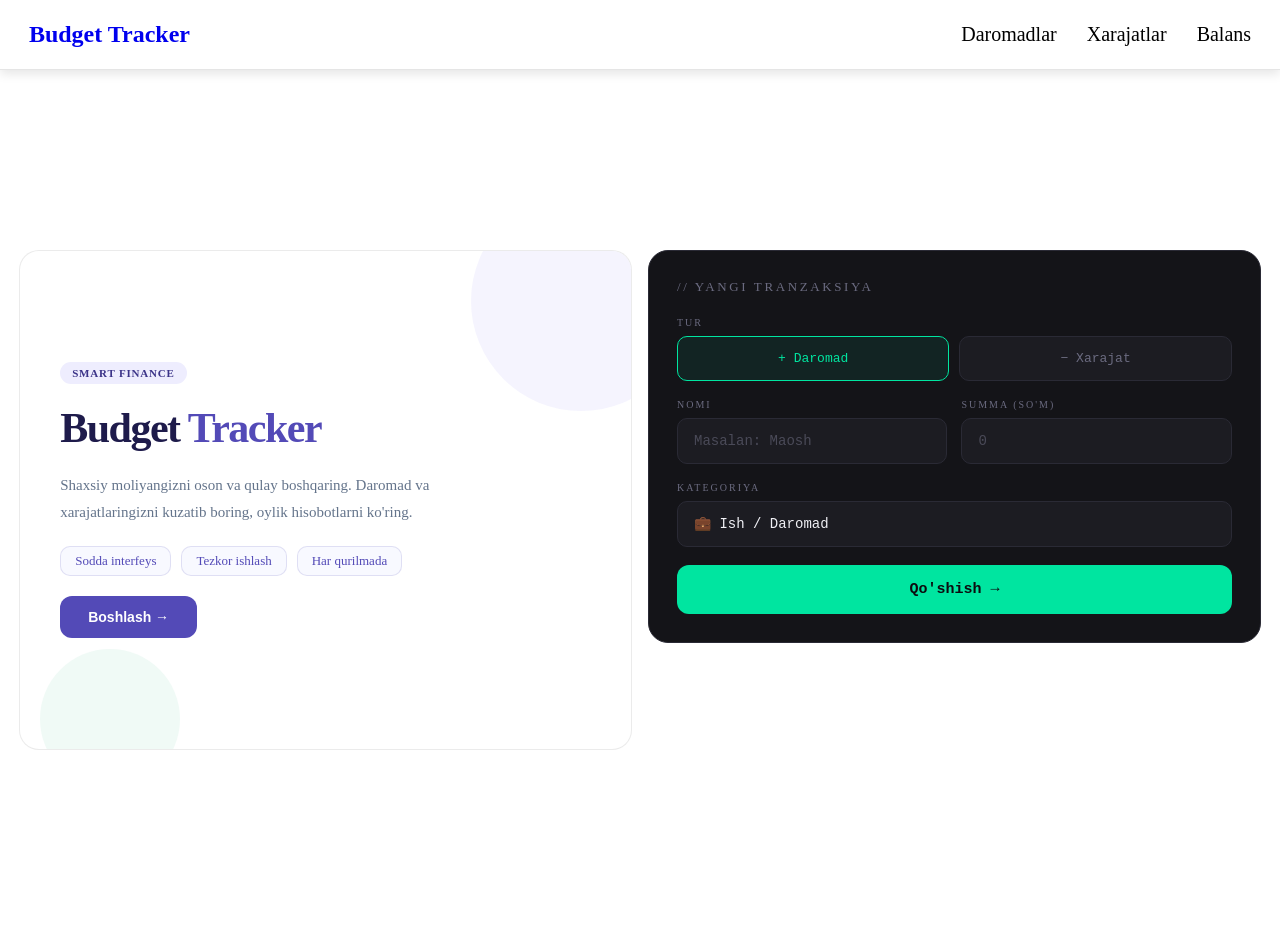
==== index.html @ 2587c2ed "index.html rootga olindi va linklar to'g'rilandi" ====
<!DOCTYPE html>
<html lang="en">

<head>
    <meta charset="UTF-8">
    <meta name="viewport" content="width=device-width, initial-scale=1.0">
    <link rel="stylesheet" href="../style/index.css">
    <link rel="stylesheet" href="https://cdnjs.cloudflare.com/ajax/libs/animate.css/4.1.1/animate.min.css"
        referrerpolicy="no-referrer" />
    <title>Budget tracker </title>
</head>

<body>
    <div class="container">
        <header class="main-header">
            <nav>
                <div class="main-head">
                    <a href="./index.html">
                        <h1> Budget Tracker </h1>
                    </a>
                </div>
                <ul class="main-list">
                    <li><a href="./html/Daromad.html">daromadlar</a></li>
                    <li><a href="./html/Xrajatlar.html">xarajatlar</a></li>
                    <li><a href="./html/Balans.html">balans</a></li>
                </ul>
            </nav>
        </header>
        <main class="main-container">
            <div class="main-section">

                <section class="main-section-about">
                    <span class="badge">Smart Finance</span>
                    <h1>Budget <span>Tracker</span></h1>
                    <p>Shaxsiy moliyangizni oson va qulay boshqaring.
                        Daromad va xarajatlaringizni kuzatib boring,
                        oylik hisobotlarni ko'ring.</p>
                    <div class="about-features">
                        <div class="feat-pill">Sodda interfeys</div>
                        <div class="feat-pill">Tezkor ishlash</div>
                        <div class="feat-pill">Har qurilmada</div>
                    </div>
                    <button class="about-cta">Boshlash →</button>
                </section>



                <section class="main-setion-malumotlar">
                    <div class="form-card">
                        <div class="form-title">// Yangi Tranzaksiya</div>

                        <div class="form-group">
                            <label>Tur</label>
                            <div class="type-toggle">
                                <button class="type-btn active-income" id="btn-income">+ Daromad</button>
                                <button class="type-btn" id="btn-expense">− Xarajat</button>
                            </div>
                        </div>

                        <div class="form-row">
                            <div>
                                <label>Nomi</label>
                                <input type="text" placeholder="Masalan: Maosh" />
                            </div>
                            <div>
                                <label>Summa (so'm)</label>
                                <input type="number" placeholder="0" />
                            </div>
                        </div>

                        <div class="form-group">
                            <label>Kategoriya</label>
                            <select>
                                <option>💼 Ish / Daromad</option>
                                <option>🍔 Oziq-ovqat</option>
                                <option>🚗 Transport</option>
                                <option>📚 Ta'lim</option>
                                <option>🎮 Ko'ngilochar</option>
                                <option>🏥 Sog'liq</option>
                                <option>⚽ Sport</option>
                                <option>🥼 kiyim </option>
                            </select>
                        </div>
                        <button class="add-btn">Qo'shish →</button>
                </section>

            </div>
    </div>




    </main>

    <footer></footer>
    </div>



    <script src="../js/index.js"></script>
</body>

</html>
---- style/index.css ----
/* ─── Reset ─── */
* {
    margin: 0;
    padding: 0;
    box-sizing: border-box;
}

/* ─── Page wrapper ─── */
.container {
    width: 100%;
    height: 100dvh;
}

/* ─── Fixed header ─── */
.main-header {
    position: fixed;
    top: 0;
    left: 0;
    width: 100%;
    height: 70px;
    background-color: rgba(255, 255, 255, 0.6);
    /* shaffof bo'lishi shart! */
    backdrop-filter: blur(4px);
    -webkit-backdrop-filter: blur(3px);
    /* Safari uchun */
    z-index: 100;
    border-bottom: 1px solid rgba(0, 0, 0, 0.1);
    padding: 0 10px;
    box-shadow: 0 4px 10px rgba(0, 0, 0, 0.1);
}

/* ─── Nav: logo | links | btn ─── */
.main-header nav {
    width: 97%;
    margin: 0 auto;
    height: 100%;
    display: flex;
    align-items: center;
    justify-content: space-between;
}

/* ─── Logo ─── */
.main-head {
    display: flex;
    align-items: center;
    gap: 8px;
    cursor: pointer;

    a {
        text-decoration: none;
    }
}

/* ─── Nav links ─── */
.main-list {
    display: flex;
    align-items: center;
    column-gap: 30px;
    list-style: none;
}

.main-list a {
    text-decoration: none;
    color: black;
    font-size: 20px;
    text-transform: capitalize;
    transition: opacity 0.2s;
}

.main-list a:hover {
    opacity: 0.6;
}

/* ─── Content pastga tushmaydi ─── */
.container {
    padding-top: 50px;
}


/* main-section  styles */

/* ─── Main container ─── */
.main-container {
    width: 100%;
    min-height: 100dvh;
    /* padding: 90px 20px 40px; */
    display: flex;
    align-items: center;
}

/* ─── Grid wrapper ─── */
.main-section {
    width: 97%;
    margin: 0 auto;
    display: grid;
    grid-template-columns: repeat(2, 1fr);
    gap: 16px;
    align-items: stretch;
}

/* ─── About section ─── */
.main-section-about {
    padding: 48px 40px;
    border-radius: 20px;
    border: 0.5px solid rgba(0, 0, 0, 0.08);
    background: white;
    display: flex;
    flex-direction: column;
    gap: 20px;
    position: relative;
    overflow: hidden;
    min-height: 500px;
    justify-content: center;
}

.main-section-about::before {
    content: '';
    position: absolute;
    top: -60px;
    right: -60px;
    width: 220px;
    height: 220px;
    border-radius: 50%;
    background: #EEEDFE;
    opacity: 0.6;
    pointer-events: none;
}

.main-section-about::after {
    content: '';
    position: absolute;
    bottom: -40px;
    left: 20px;
    width: 140px;
    height: 140px;
    border-radius: 50%;
    background: #E1F5EE;
    opacity: 0.5;
    pointer-events: none;
}

.badge {
    display: inline-flex;
    align-items: center;
    gap: 6px;
    width: fit-content;
    background: #EEEDFE;
    color: #3C3489;
    font-size: 11px;
    font-weight: 600;
    padding: 5px 12px;
    border-radius: 20px;
    letter-spacing: 0.8px;
    text-transform: uppercase;
    position: relative;
    z-index: 1;
}

.main-section-about h1 {
    font-size: 42px;
    font-weight: 800;
    line-height: 1.15;
    letter-spacing: -1.5px;
    color: #1e1b4b;
    position: relative;
    z-index: 1;
}

.main-section-about h1 span {
    color: #534AB7;
}

.main-section-about p {
    font-size: 15px;
    line-height: 1.8;
    color: #64748b;
    max-width: 460px;
    position: relative;
    z-index: 1;
}

.about-features {
    display: flex;
    gap: 10px;
    flex-wrap: wrap;
    position: relative;
    z-index: 1;
}

.feat-pill {
    display: inline-flex;
    align-items: center;
    gap: 6px;
    padding: 6px 14px;
    border-radius: 10px;
    background: #f8f9ff;
    border: 1px solid rgba(83, 74, 183, 0.15);
    font-size: 13px;
    color: #534AB7;
    font-weight: 500;
}

.about-cta {
    display: inline-flex;
    align-items: center;
    gap: 8px;
    width: fit-content;
    padding: 13px 28px;
    border-radius: 12px;
    background: #534AB7;
    color: white;
    font-size: 14px;
    font-weight: 600;
    cursor: pointer;
    border: none;
    transition: opacity 0.2s, transform 0.1s;
    position: relative;
    z-index: 1;
}

.about-cta:hover {
    opacity: 0.85;
}

.about-cta:active {
    transform: scale(0.98);
}

/* ─── Malumotlar section ─── */
.main-setion-malumotlar {
    display: flex;
    flex-direction: column;
    gap: 16px;
    min-height: 500px;
}

/* ─── Form kartalar ─── */
.income-form,
.expense-form {
    flex: 1;
    display: flex;
    flex-direction: column;
    gap: 12px;
    padding: 28px;
    background: white;
    border-radius: 20px;
    border: 0.5px solid rgba(0, 0, 0, 0.08);
    position: relative;
    overflow: hidden;
}

.income-form::before {
    content: '';
    position: absolute;
    top: -30px;
    right: -30px;
    width: 100px;
    height: 100px;
    border-radius: 50%;
    background: rgba(22, 163, 74, 0.07);
    pointer-events: none;
}

.expense-form::before {
    content: '';
    position: absolute;
    top: -30px;
    right: -30px;
    width: 100px;
    height: 100px;
    border-radius: 50%;
    background: rgba(220, 38, 38, 0.07);
    pointer-events: none;
}

.income-form h2 {
    font-size: 15px;
    font-weight: 700;
    color: #15803d;
    display: flex;
    align-items: center;
    gap: 8px;
    position: relative;
    z-index: 1;
}

.income-form h2::before {
    content: '↑';
    background: rgba(22, 163, 74, 0.12);
    color: #16a34a;
    width: 30px;
    height: 30px;
    border-radius: 8px;
    display: flex;
    align-items: center;
    justify-content: center;
    font-size: 14px;
}

.expense-form h2 {
    font-size: 15px;
    font-weight: 700;
    color: #b91c1c;
    display: flex;
    align-items: center;
    gap: 8px;
    position: relative;
    z-index: 1;
}

.expense-form h2::before {
    content: '↓';
    background: rgba(220, 38, 38, 0.12);
    color: #dc2626;
    width: 30px;
    height: 30px;
    border-radius: 8px;
    display: flex;
    align-items: center;
    justify-content: center;
    font-size: 14px;
}

.income-form input,
.expense-form input {
    width: 100%;
    padding: 11px 14px;
    border: 1px solid rgba(0, 0, 0, 0.09);
    border-radius: 10px;
    font-size: 14px;
    color: #1e1b4b;
    background: #f8f9ff;
    outline: none;
    transition: border 0.2s, box-shadow 0.2s;
    position: relative;
    z-index: 1;
}

.income-form input:focus {
    border-color: #16a34a;
    box-shadow: 0 0 0 3px rgba(22, 163, 74, 0.1);
    background: white;
}

.expense-form input:focus {
    border-color: #dc2626;
    box-shadow: 0 0 0 3px rgba(220, 38, 38, 0.1);
    background: white;
}

.income-form button {
    padding: 11px;
    border: none;
    border-radius: 10px;
    font-size: 14px;
    font-weight: 600;
    cursor: pointer;
    background: #16a34a;
    color: white;
    transition: opacity 0.2s, transform 0.1s;
    position: relative;
    z-index: 1;
}

.expense-form button {
    padding: 11px;
    border: none;
    border-radius: 10px;
    font-size: 14px;
    font-weight: 600;
    cursor: pointer;
    background: #dc2626;
    color: white;
    transition: opacity 0.2s, transform 0.1s;
    position: relative;
    z-index: 1;
}

.income-form button:hover,
.expense-form button:hover {
    opacity: 0.85;
}

.income-form button:active,
.expense-form button:active {
    transform: scale(0.98);
}

/* ─── Tablet ─── */
@media (max-width: 768px) {
    .main-container {
        padding: 85px 16px 32px;
        align-items: flex-start;
    }

    .main-section {
        grid-template-columns: 1fr;
        gap: 16px;
    }

    .main-section-about {
        padding: 32px 24px;
        min-height: auto;
        text-align: center;
        align-items: center;
    }

    .main-section-about h1 {
        font-size: 32px;
    }

    .main-setion-malumotlar {
        min-height: auto;
    }
}

/* ─── Telefon ─── */
@media (max-width: 480px) {
    .main-container {
        padding: 80px 12px 24px;
    }

    .main-section-about {
        padding: 24px 20px;
        border-radius: 16px;
    }

    .main-section-about h1 {
        font-size: 26px;
    }

    .income-form,
    .expense-form {
        padding: 20px;
        border-radius: 16px;
    }
}



/* forma styles */

* {
    box-sizing: border-box;
    margin: 0;
    padding: 0;
}


.form-card {
    background: #141418;
    border: 1px solid #2a2a35;
    border-radius: 20px;
    padding: 28px;
    width: 100%;
    max-width: 620px;
}

.form-title {
    font-size: 13px;
    letter-spacing: 0.2em;
    text-transform: uppercase;
    color: #6b6b80;
    margin-bottom: 22px;
}

label {
    display: block;
    font-size: 10px;
    letter-spacing: 0.2em;
    text-transform: uppercase;
    color: #6b6b80;
    margin-bottom: 8px;
}

.form-group {
    margin-bottom: 18px;
}

.form-row {
    display: grid;
    grid-template-columns: 1fr 1fr;
    gap: 14px;
    margin-bottom: 18px;
}

input,
select {
    width: 100%;
    background: #1c1c22;
    border: 1px solid #2a2a35;
    border-radius: 10px;
    color: #f0f0f5;
    font-family: 'Courier New', monospace;
    font-size: 14px;
    padding: 14px 16px;
    outline: none;
    transition: border-color 0.2s;
    appearance: none;
}

input::placeholder {
    color: #4a4a58;
}

input:focus,
select:focus {
    border-color: #00e5a0;
}

.type-toggle {
    display: grid;
    grid-template-columns: 1fr 1fr;
    gap: 10px;
}

.type-btn {
    padding: 14px;
    border-radius: 10px;
    border: 1px solid #2a2a35;
    background: #1c1c22;
    color: #6b6b80;
    font-family: 'Courier New', monospace;
    font-size: 13px;
    cursor: pointer;
    transition: all 0.2s;
}

.type-btn.active-income {
    background: rgba(0, 229, 160, 0.08);
    border-color: #00e5a0;
    color: #00e5a0;
}

.type-btn.active-expense {
    background: rgba(255, 77, 109, 0.08);
    border-color: #ff4d6d;
    color: #ff4d6d;
}

.add-btn {
    width: 100%;
    background: #00e5a0;
    color: #0c0c0f;
    border: none;
    border-radius: 12px;
    padding: 16px;
    font-family: 'Courier New', monospace;
    font-size: 15px;
    font-weight: bold;
    cursor: pointer;
    transition: all 0.2s;
}

.add-btn:hover {
    background: #00cc8e;
    transform: translateY(-1px);
}
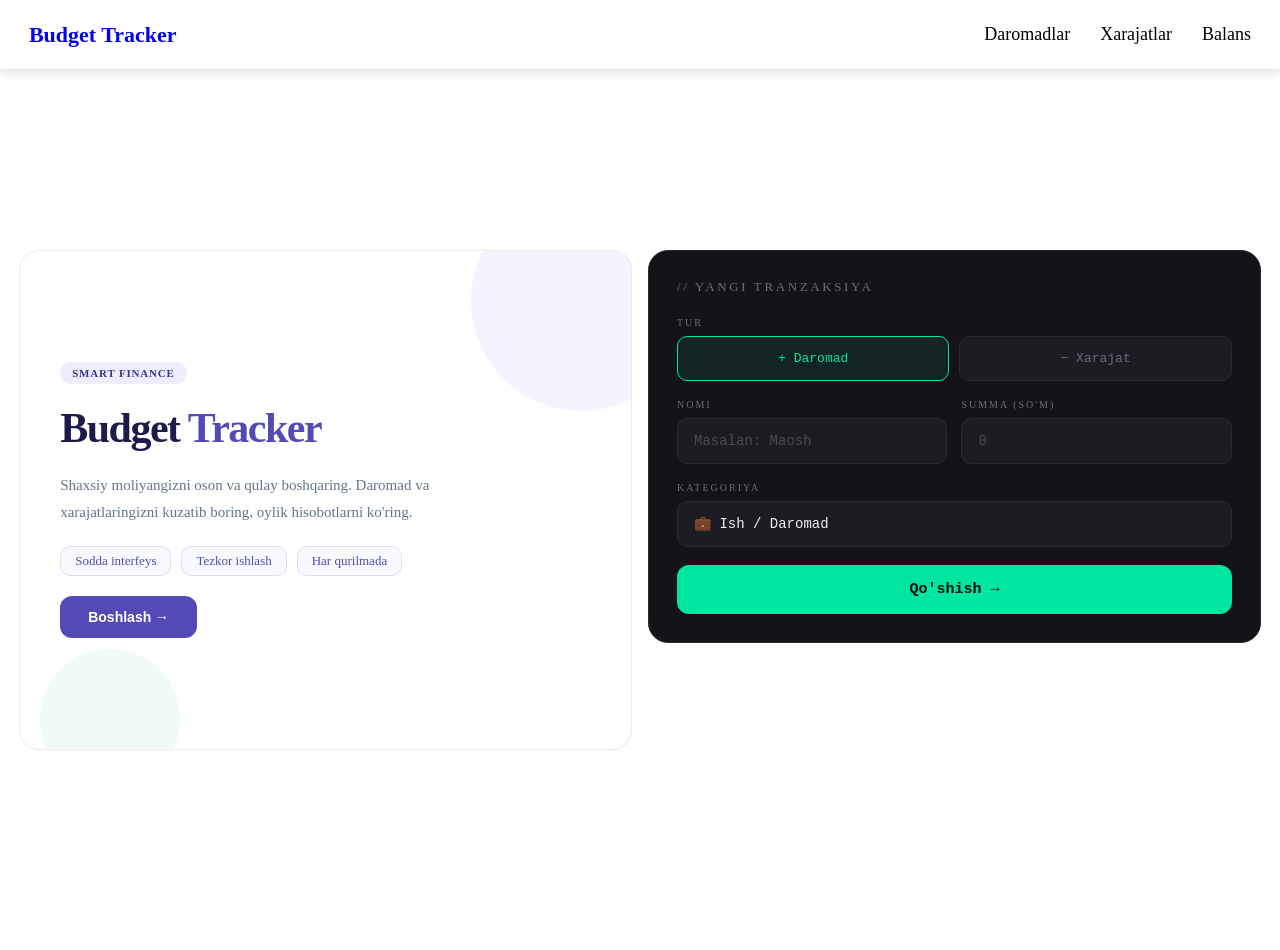
==== commit ee0fddd2: "daromad page" ====
--- a/index.html
+++ b/index.html
@@ -16,7 +16,7 @@
             <nav>
                 <div class="main-head">
                     <a href="./index.html">
-                        <h1> Budget Tracker </h1>
+                        <h3> Budget Tracker </h3>
                     </a>
                 </div>
                 <ul class="main-list">
@@ -44,44 +44,48 @@
                 </section>
 
 
-
+                <!-- forma mlumotlari  -->
                 <section class="main-setion-malumotlar">
                     <div class="form-card">
-                        <div class="form-title">// Yangi Tranzaksiya</div>
+                        <form class="form-event">
+                            <div class="form-title">// Yangi Tranzaksiya</div>
 
-                        <div class="form-group">
-                            <label>Tur</label>
-                            <div class="type-toggle">
-                                <button class="type-btn active-income" id="btn-income">+ Daromad</button>
-                                <button class="type-btn" id="btn-expense">− Xarajat</button>
+                            <div class="form-group">
+                                <label>Tur</label>
+                                <div class="type-toggle">
+                                    <button class="type-btn active-income" id="btn-income" type="button">+
+                                        Daromad</button>
+                                    <button class="type-btn" id="btn-expense" type="button">− Xarajat</button>
+                                </div>
                             </div>
-                        </div>
 
-                        <div class="form-row">
-                            <div>
-                                <label>Nomi</label>
-                                <input type="text" placeholder="Masalan: Maosh" />
+                            <div class="form-row">
+                                <div>
+                                    <label>Nomi</label>
+                                    <input class="Input-maosh" type="text" placeholder="Masalan: Maosh" />
+                                </div>
+                                <div>
+                                    <label>Summa (so'm)</label>
+                                    <input class="Input-NUM" type="number" placeholder="0" />
+                                </div>
                             </div>
-                            <div>
-                                <label>Summa (so'm)</label>
-                                <input type="number" placeholder="0" />
+
+                            <div class="form-group">
+                                <label>Kategoriya</label>
+                                <select id="kategoriya">
+                                    <option value="ish">💼 Ish / Daromad</option>
+                                    <option value="oziq-ovqat">🍔 Oziq-ovqat</option>
+                                    <option value="transport">🚗 Transport</option>
+                                    <option value="talim">📚 Ta'lim</option>
+                                    <option value="kongilochar">🎮 Ko'ngilochar</option>
+                                    <option value="soglik">🏥 Sog'liq</option>
+                                    <option value="sport">⚽ Sport</option>
+                                    <option value="kiyim">🥼 Kiyim</option>
+                                </select>
                             </div>
-                        </div>
 
-                        <div class="form-group">
-                            <label>Kategoriya</label>
-                            <select>
-                                <option>💼 Ish / Daromad</option>
-                                <option>🍔 Oziq-ovqat</option>
-                                <option>🚗 Transport</option>
-                                <option>📚 Ta'lim</option>
-                                <option>🎮 Ko'ngilochar</option>
-                                <option>🏥 Sog'liq</option>
-                                <option>⚽ Sport</option>
-                                <option>🥼 kiyim </option>
-                            </select>
-                        </div>
-                        <button class="add-btn">Qo'shish →</button>
+                            <button class="add-btn" type="submit">Qo'shish →</button>
+                        </form>
                 </section>
 
             </div>
@@ -97,7 +101,8 @@
 
 
 
-    <script src="../js/index.js"></script>
+    <script src="./js/index.js"></script>
+    <script src="./js/Daromad.js"></script>
 </body>
 
 </html>
--- a/style/index.css
+++ b/style/index.css
@@ -67,6 +67,68 @@
     transition: opacity 0.2s;
 }
 
+.main-head h3 {
+    font-size: 24px;
+    margin: 0;
+    white-space: nowrap;
+}
+
+/* Laptop: 1024px - 1439px */
+@media (max-width: 1439px) {
+    .main-list a {
+        font-size: 18px;
+    }
+
+    .main-head h3 {
+        font-size: 22px;
+    }
+}
+
+/* Tablet: 768px - 1023px */
+@media (max-width: 1023px) {
+    .main-list a {
+        font-size: 16px;
+    }
+
+    .main-list {
+        column-gap: 20px;
+    }
+
+    .main-head h3 {
+        font-size: 20px;
+    }
+}
+
+/* Mobile L: 425px - 767px */
+@media (max-width: 767px) {
+    .main-list a {
+        font-size: 14px;
+    }
+
+    .main-list {
+        column-gap: 12px;
+    }
+
+    .main-head h3 {
+        font-size: 17px;
+    }
+}
+
+/* Mobile S: 320px - 424px */
+@media (max-width: 424px) {
+    .main-list a {
+        font-size: 12px;
+    }
+
+    .main-list {
+        column-gap: 8px;
+    }
+
+    .main-head h3 {
+        font-size: 14px;
+    }
+}
+
 .main-list a:hover {
     opacity: 0.6;
 }
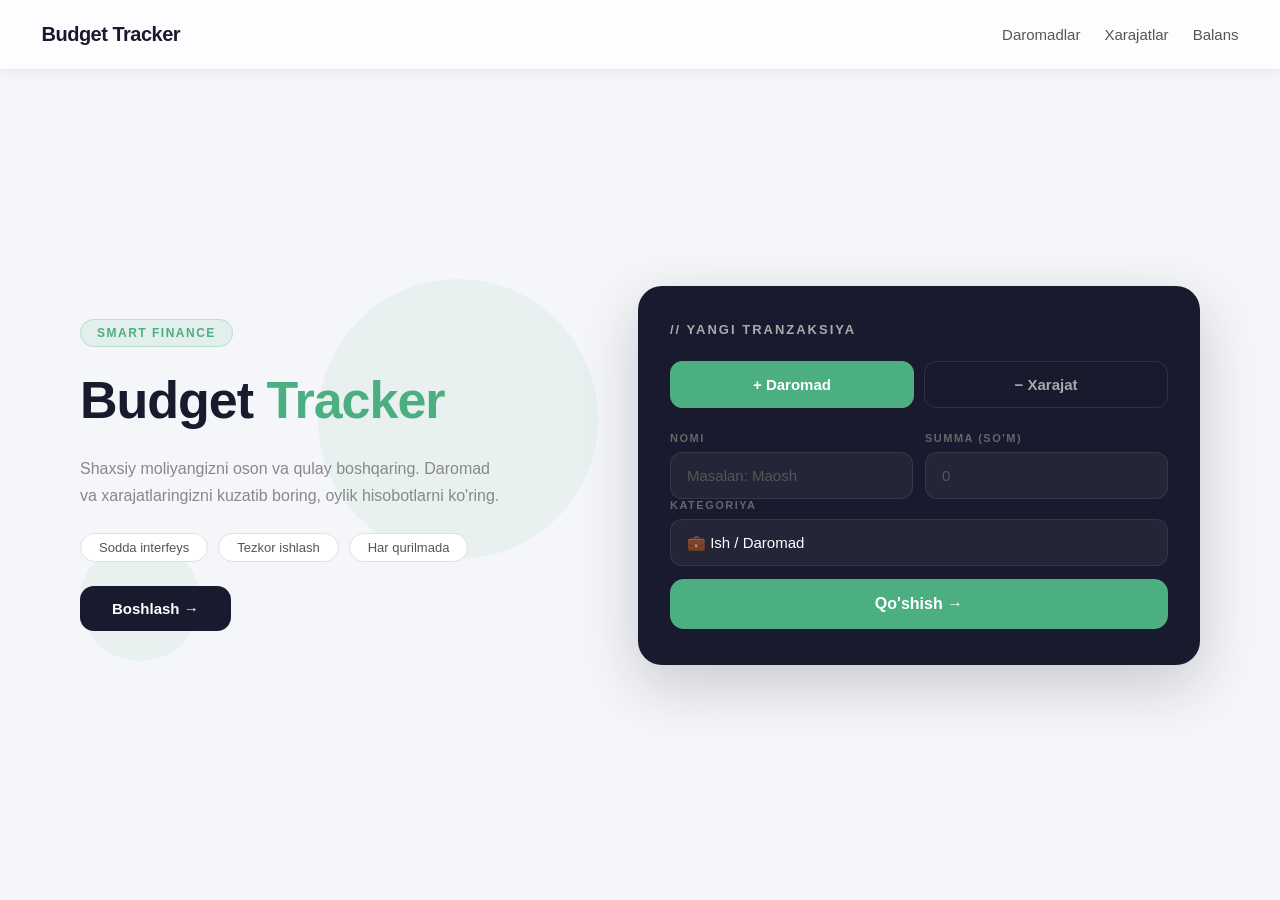
==== commit 561a9c78: "loyha qisman tayyor" ====
--- a/index.html
+++ b/index.html
@@ -1,108 +1,97 @@
 <!DOCTYPE html>
-<html lang="en">
+<html lang="uz">
 
 <head>
     <meta charset="UTF-8">
     <meta name="viewport" content="width=device-width, initial-scale=1.0">
-    <link rel="stylesheet" href="../style/index.css">
-    <link rel="stylesheet" href="https://cdnjs.cloudflare.com/ajax/libs/animate.css/4.1.1/animate.min.css"
-        referrerpolicy="no-referrer" />
-    <title>Budget tracker </title>
+    <link rel="stylesheet" href="./style/index.css">
+    <title>Budget Tracker</title>
 </head>
 
 <body>
-    <div class="container">
-        <header class="main-header">
-            <nav>
-                <div class="main-head">
-                    <a href="./index.html">
-                        <h3> Budget Tracker </h3>
-                    </a>
+
+    <header class="main-header">
+        <nav>
+            <div class="main-head">
+                <a href="./index.html">
+                    <h3>Budget Tracker</h3>
+                </a>
+            </div>
+            <ul class="main-list">
+                <li><a href="./html/Daromad.html">daromadlar</a></li>
+                <li><a href="./html/Xrajatlar.html">xarajatlar</a></li>
+                <li><a href="./html/Balans.html">balans</a></li>
+            </ul>
+        </nav>
+    </header>
+
+    <main>
+        <div class="main-section">
+
+            <!-- Chap: Hero -->
+            <div class="hero">
+                <div class="circle-lg"></div>
+                <div class="circle-sm"></div>
+
+                <span class="hero-tag">SMART FINANCE</span>
+
+                <h1>Budget <span>Tracker</span></h1>
+
+                <p>Shaxsiy moliyangizni oson va qulay boshqaring. Daromad va xarajatlaringizni kuzatib boring, oylik
+                    hisobotlarni ko'ring.</p>
+
+                <div class="hero-tags">
+                    <span>Sodda interfeys</span>
+                    <span>Tezkor ishlash</span>
+                    <span>Har qurilmada</span>
                 </div>
-                <ul class="main-list">
-                    <li><a href="./html/Daromad.html">daromadlar</a></li>
-                    <li><a href="./html/Xrajatlar.html">xarajatlar</a></li>
-                    <li><a href="./html/Balans.html">balans</a></li>
-                </ul>
-            </nav>
-        </header>
-        <main class="main-container">
-            <div class="main-section">
 
-                <section class="main-section-about">
-                    <span class="badge">Smart Finance</span>
-                    <h1>Budget <span>Tracker</span></h1>
-                    <p>Shaxsiy moliyangizni oson va qulay boshqaring.
-                        Daromad va xarajatlaringizni kuzatib boring,
-                        oylik hisobotlarni ko'ring.</p>
-                    <div class="about-features">
-                        <div class="feat-pill">Sodda interfeys</div>
-                        <div class="feat-pill">Tezkor ishlash</div>
-                        <div class="feat-pill">Har qurilmada</div>
+                <a href="./html/Balans.html" class="hero-btn">Boshlash →</a>
+            </div>
+
+            <!-- O'ng: Form -->
+            <div class="form-card">
+                <p class="form-card-title">// YANGI TRANZAKSIYA</p>
+
+                <div class="type-buttons">
+                    <button class="type-btn active-income" id="btn-income">+ Daromad</button>
+                    <button class="type-btn" id="btn-expense">− Xarajat</button>
+                </div>
+
+                <form class="form-event" id="form-event">
+                    <div class="form-row">
+                        <div class="form-group">
+                            <label>Nomi</label>
+                            <input class="Input-maosh" type="text" placeholder="Masalan: Maosh">
+                        </div>
+                        <div class="form-group">
+                            <label>Summa (so'm)</label>
+                            <input class="Input-NUM" type="number" placeholder="0">
+                        </div>
                     </div>
-                    <button class="about-cta">Boshlash →</button>
-                </section>
 
+                    <div class="form-group">
+                        <label>Kategoriya</label>
+                        <select id="kategoriya">
+                            <option value="Ish">💼 Ish / Daromad</option>
+                            <option value="Talim">📚 Ta'lim</option>
+                            <option value="Oziq-ovqat">🛒 Oziq-ovqat</option>
+                            <option value="Transport">🚗 Transport</option>
+                            <option value="Kommunal">💡 Kommunal</option>
+                            <option value="Freelance">💻 Freelance</option>
+                            <option value="Bonus">🎁 Bonus</option>
+                            <option value="Boshqa">📌 Boshqa</option>
+                        </select>
+                    </div>
 
-                <!-- forma mlumotlari  -->
-                <section class="main-setion-malumotlar">
-                    <div class="form-card">
-                        <form class="form-event">
-                            <div class="form-title">// Yangi Tranzaksiya</div>
+                    <button type="submit" class="submit-btn">Qo'shish →</button>
+                </form>
+            </div>
 
-                            <div class="form-group">
-                                <label>Tur</label>
-                                <div class="type-toggle">
-                                    <button class="type-btn active-income" id="btn-income" type="button">+
-                                        Daromad</button>
-                                    <button class="type-btn" id="btn-expense" type="button">− Xarajat</button>
-                                </div>
-                            </div>
-
-                            <div class="form-row">
-                                <div>
-                                    <label>Nomi</label>
-                                    <input class="Input-maosh" type="text" placeholder="Masalan: Maosh" />
-                                </div>
-                                <div>
-                                    <label>Summa (so'm)</label>
-                                    <input class="Input-NUM" type="number" placeholder="0" />
-                                </div>
-                            </div>
-
-                            <div class="form-group">
-                                <label>Kategoriya</label>
-                                <select id="kategoriya">
-                                    <option value="ish">💼 Ish / Daromad</option>
-                                    <option value="oziq-ovqat">🍔 Oziq-ovqat</option>
-                                    <option value="transport">🚗 Transport</option>
-                                    <option value="talim">📚 Ta'lim</option>
-                                    <option value="kongilochar">🎮 Ko'ngilochar</option>
-                                    <option value="soglik">🏥 Sog'liq</option>
-                                    <option value="sport">⚽ Sport</option>
-                                    <option value="kiyim">🥼 Kiyim</option>
-                                </select>
-                            </div>
-
-                            <button class="add-btn" type="submit">Qo'shish →</button>
-                        </form>
-                </section>
-
-            </div>
-    </div>
-
-
-
-
+        </div>
     </main>
 
-    <footer></footer>
-    </div>
-
-
-
     <script src="./js/index.js"></script>
-    <script src="./js/Daromad.js"></script>
 </body>
 
 </html>
--- a/style/index.css
+++ b/style/index.css
@@ -1,37 +1,38 @@
-/* ─── Reset ─── */
-* {
+@import url('https://fonts.googleapis.com/css2?family=Nunito:wght@400;500;600;700&display=swap');
+
+*,
+*::before,
+*::after {
+    box-sizing: border-box;
     margin: 0;
     padding: 0;
-    box-sizing: border-box;
-}
-
-/* ─── Page wrapper ─── */
-.container {
-    width: 100%;
-    height: 100dvh;
-}
-
-/* ─── Fixed header ─── */
+}
+
+body {
+    font-family: 'Nunito', sans-serif;
+    background: #f4f6f9;
+    color: #1a1a2e;
+    min-height: 100vh;
+}
+
+/* ─── Header ─── */
 .main-header {
     position: fixed;
     top: 0;
     left: 0;
     width: 100%;
     height: 70px;
-    background-color: rgba(255, 255, 255, 0.6);
-    /* shaffof bo'lishi shart! */
-    backdrop-filter: blur(4px);
-    -webkit-backdrop-filter: blur(3px);
-    /* Safari uchun */
+    background-color: rgba(255, 255, 255, 0.75);
+    backdrop-filter: blur(12px);
+    -webkit-backdrop-filter: blur(12px);
     z-index: 100;
-    border-bottom: 1px solid rgba(0, 0, 0, 0.1);
+    border-bottom: 1px solid rgba(0, 0, 0, 0.08);
     padding: 0 10px;
-    box-shadow: 0 4px 10px rgba(0, 0, 0, 0.1);
-}
-
-/* ─── Nav: logo | links | btn ─── */
+    box-shadow: 0 2px 16px rgba(0, 0, 0, 0.06);
+}
+
 .main-header nav {
-    width: 97%;
+    width: 95%;
     margin: 0 auto;
     height: 100%;
     display: flex;
@@ -40,82 +41,114 @@
 }
 
 /* ─── Logo ─── */
-.main-head {
-    display: flex;
-    align-items: center;
-    gap: 8px;
-    cursor: pointer;
-
-    a {
-        text-decoration: none;
-    }
+.main-head a {
+    text-decoration: none;
+}
+
+.main-head h3 {
+    font-size: 22px;
+    font-weight: 700;
+    color: #1a1a2e;
+    white-space: nowrap;
+    letter-spacing: -0.5px;
 }
 
 /* ─── Nav links ─── */
 .main-list {
     display: flex;
     align-items: center;
-    column-gap: 30px;
+    column-gap: 28px;
     list-style: none;
 }
 
 .main-list a {
     text-decoration: none;
-    color: black;
-    font-size: 20px;
+    color: #555;
+    font-size: 16px;
+    font-weight: 500;
     text-transform: capitalize;
-    transition: opacity 0.2s;
-}
-
-.main-head h3 {
-    font-size: 24px;
-    margin: 0;
-    white-space: nowrap;
-}
+    transition: color 0.2s;
+    position: relative;
+    padding-bottom: 4px;
+}
+
+.main-list a::after {
+    content: '';
+    position: absolute;
+    bottom: 0;
+    left: 0;
+    width: 0;
+    height: 2px;
+    background: #4caf82;
+    border-radius: 2px;
+    transition: width 0.25s ease;
+}
+
+.main-list a:hover,
+.main-list a.active {
+    color: #1a1a2e;
+}
+
+.main-list a:hover::after,
+.main-list a.active::after {
+    width: 100%;
+}
+
+/* ═══════════════════════
+   BREAKPOINTS
+═══════════════════════ */
 
 /* Laptop: 1024px - 1439px */
 @media (max-width: 1439px) {
+    .main-head h3 {
+        font-size: 20px;
+    }
+
     .main-list a {
-        font-size: 18px;
-    }
-
-    .main-head h3 {
-        font-size: 22px;
+        font-size: 15px;
+    }
+
+    .main-list {
+        column-gap: 24px;
     }
 }
 
 /* Tablet: 768px - 1023px */
 @media (max-width: 1023px) {
+    .main-head h3 {
+        font-size: 18px;
+    }
+
     .main-list a {
-        font-size: 16px;
+        font-size: 14px;
     }
 
     .main-list {
-        column-gap: 20px;
-    }
-
-    .main-head h3 {
-        font-size: 20px;
+        column-gap: 18px;
     }
 }
 
 /* Mobile L: 425px - 767px */
 @media (max-width: 767px) {
+    .main-head h3 {
+        font-size: 16px;
+    }
+
     .main-list a {
-        font-size: 14px;
+        font-size: 13px;
     }
 
     .main-list {
         column-gap: 12px;
     }
-
-    .main-head h3 {
-        font-size: 17px;
-    }
 }
 
 /* Mobile S: 320px - 424px */
 @media (max-width: 424px) {
+    .main-head h3 {
+        font-size: 14px;
+    }
+
     .main-list a {
         font-size: 12px;
     }
@@ -123,498 +156,318 @@
     .main-list {
         column-gap: 8px;
     }
-
-    .main-head h3 {
-        font-size: 14px;
-    }
-}
-
-.main-list a:hover {
-    opacity: 0.6;
-}
-
-/* ─── Content pastga tushmaydi ─── */
-.container {
-    padding-top: 50px;
-}
-
-
-/* main-section  styles */
-
-/* ─── Main container ─── */
-.main-container {
-    width: 100%;
-    min-height: 100dvh;
-    /* padding: 90px 20px 40px; */
+}
+
+/* ═══════════════════════
+   MAIN — HERO + FORM
+═══════════════════════ */
+
+.main-section {
+    min-height: 100vh;
     display: flex;
     align-items: center;
-}
-
-/* ─── Grid wrapper ─── */
-.main-section {
-    width: 97%;
+    padding: 90px 40px 40px;
+    max-width: 1200px;
     margin: 0 auto;
-    display: grid;
-    grid-template-columns: repeat(2, 1fr);
-    gap: 16px;
-    align-items: stretch;
-}
-
-/* ─── About section ─── */
-.main-section-about {
-    padding: 48px 40px;
-    border-radius: 20px;
-    border: 0.5px solid rgba(0, 0, 0, 0.08);
-    background: white;
+    gap: 60px;
+}
+
+/* ─── Hero (chap) ─── */
+.hero {
+    flex: 1;
     display: flex;
     flex-direction: column;
-    gap: 20px;
+    gap: 24px;
     position: relative;
-    overflow: hidden;
-    min-height: 500px;
-    justify-content: center;
-}
-
-.main-section-about::before {
-    content: '';
-    position: absolute;
-    top: -60px;
-    right: -60px;
-    width: 220px;
-    height: 220px;
-    border-radius: 50%;
-    background: #EEEDFE;
-    opacity: 0.6;
-    pointer-events: none;
-}
-
-.main-section-about::after {
-    content: '';
-    position: absolute;
-    bottom: -40px;
-    left: 20px;
-    width: 140px;
-    height: 140px;
-    border-radius: 50%;
-    background: #E1F5EE;
-    opacity: 0.5;
-    pointer-events: none;
-}
-
-.badge {
-    display: inline-flex;
-    align-items: center;
-    gap: 6px;
+}
+
+.hero-tag {
+    display: inline-block;
+    font-size: 12px;
+    font-weight: 700;
+    letter-spacing: 1.5px;
+    color: #4caf82;
+    background: rgba(76, 175, 130, 0.1);
+    border: 1px solid rgba(76, 175, 130, 0.25);
+    padding: 6px 16px;
+    border-radius: 999px;
     width: fit-content;
-    background: #EEEDFE;
-    color: #3C3489;
-    font-size: 11px;
-    font-weight: 600;
-    padding: 5px 12px;
-    border-radius: 20px;
-    letter-spacing: 0.8px;
-    text-transform: uppercase;
-    position: relative;
-    z-index: 1;
-}
-
-.main-section-about h1 {
-    font-size: 42px;
+}
+
+.hero h1 {
+    font-size: 52px;
     font-weight: 800;
     line-height: 1.15;
-    letter-spacing: -1.5px;
-    color: #1e1b4b;
-    position: relative;
-    z-index: 1;
-}
-
-.main-section-about h1 span {
-    color: #534AB7;
-}
-
-.main-section-about p {
-    font-size: 15px;
-    line-height: 1.8;
-    color: #64748b;
-    max-width: 460px;
-    position: relative;
-    z-index: 1;
-}
-
-.about-features {
-    display: flex;
+    color: #1a1a2e;
+    letter-spacing: -1px;
+}
+
+.hero h1 span {
+    color: #4caf82;
+}
+
+.hero p {
+    font-size: 16px;
+    color: #888;
+    line-height: 1.7;
+    max-width: 420px;
+}
+
+.hero-tags {
+    display: flex;
+    flex-wrap: wrap;
     gap: 10px;
-    flex-wrap: wrap;
-    position: relative;
-    z-index: 1;
-}
-
-.feat-pill {
-    display: inline-flex;
-    align-items: center;
-    gap: 6px;
-    padding: 6px 14px;
-    border-radius: 10px;
-    background: #f8f9ff;
-    border: 1px solid rgba(83, 74, 183, 0.15);
+}
+
+.hero-tags span {
     font-size: 13px;
-    color: #534AB7;
     font-weight: 500;
-}
-
-.about-cta {
+    color: #555;
+    border: 1.5px solid #e0e0e0;
+    padding: 6px 18px;
+    border-radius: 999px;
+    background: #fff;
+}
+
+.hero-btn {
     display: inline-flex;
     align-items: center;
     gap: 8px;
+    background: #1a1a2e;
+    color: #fff;
+    font-family: 'Nunito', sans-serif;
+    font-size: 15px;
+    font-weight: 700;
+    padding: 14px 32px;
+    border-radius: 14px;
+    border: none;
+    cursor: pointer;
+    text-decoration: none;
     width: fit-content;
-    padding: 13px 28px;
+    transition: background 0.2s, transform 0.2s;
+}
+
+.hero-btn:hover {
+    background: #4caf82;
+    transform: translateY(-2px);
+}
+
+/* ─── Dekorativ doiralar ─── */
+.circle-lg {
+    position: absolute;
+    width: 280px;
+    height: 280px;
+    border-radius: 50%;
+    background: rgba(76, 175, 130, 0.07);
+    top: -40px;
+    right: -20px;
+    pointer-events: none;
+    z-index: -1;
+}
+
+.circle-sm {
+    position: absolute;
+    width: 120px;
+    height: 120px;
+    border-radius: 50%;
+    background: rgba(76, 175, 130, 0.07);
+    bottom: -30px;
+    left: 0;
+    pointer-events: none;
+    z-index: -1;
+}
+
+/* ─── Form karta (o'ng) ─── */
+.form-card {
+    flex: 1;
+    background: #1a1a2e;
+    border-radius: 24px;
+    padding: 36px 32px;
+    display: flex;
+    flex-direction: column;
+    gap: 24px;
+    box-shadow: 0 20px 60px rgba(26, 26, 46, 0.2);
+    min-width: 340px;
+}
+
+.form-card-title {
+    font-size: 13px;
+    font-weight: 700;
+    letter-spacing: 2px;
+    color: #aaa;
+}
+
+/* ─── Type tugmalar ─── */
+.type-buttons {
+    display: grid;
+    grid-template-columns: 1fr 1fr;
+    gap: 10px;
+}
+
+.type-btn {
+    padding: 14px;
     border-radius: 12px;
-    background: #534AB7;
-    color: white;
-    font-size: 14px;
+    border: 1.5px solid rgba(255, 255, 255, 0.1);
+    background: transparent;
+    color: #aaa;
+    font-family: 'Nunito', sans-serif;
+    font-size: 15px;
     font-weight: 600;
     cursor: pointer;
-    border: none;
-    transition: opacity 0.2s, transform 0.1s;
-    position: relative;
-    z-index: 1;
-}
-
-.about-cta:hover {
-    opacity: 0.85;
-}
-
-.about-cta:active {
-    transform: scale(0.98);
-}
-
-/* ─── Malumotlar section ─── */
-.main-setion-malumotlar {
-    display: flex;
-    flex-direction: column;
-    gap: 16px;
-    min-height: 500px;
-}
-
-/* ─── Form kartalar ─── */
-.income-form,
-.expense-form {
-    flex: 1;
-    display: flex;
-    flex-direction: column;
-    gap: 12px;
-    padding: 28px;
-    background: white;
-    border-radius: 20px;
-    border: 0.5px solid rgba(0, 0, 0, 0.08);
-    position: relative;
-    overflow: hidden;
-}
-
-.income-form::before {
-    content: '';
-    position: absolute;
-    top: -30px;
-    right: -30px;
-    width: 100px;
-    height: 100px;
-    border-radius: 50%;
-    background: rgba(22, 163, 74, 0.07);
-    pointer-events: none;
-}
-
-.expense-form::before {
-    content: '';
-    position: absolute;
-    top: -30px;
-    right: -30px;
-    width: 100px;
-    height: 100px;
-    border-radius: 50%;
-    background: rgba(220, 38, 38, 0.07);
-    pointer-events: none;
-}
-
-.income-form h2 {
-    font-size: 15px;
-    font-weight: 700;
-    color: #15803d;
-    display: flex;
-    align-items: center;
-    gap: 8px;
-    position: relative;
-    z-index: 1;
-}
-
-.income-form h2::before {
-    content: '↑';
-    background: rgba(22, 163, 74, 0.12);
-    color: #16a34a;
-    width: 30px;
-    height: 30px;
-    border-radius: 8px;
-    display: flex;
-    align-items: center;
-    justify-content: center;
-    font-size: 14px;
-}
-
-.expense-form h2 {
-    font-size: 15px;
-    font-weight: 700;
-    color: #b91c1c;
-    display: flex;
-    align-items: center;
-    gap: 8px;
-    position: relative;
-    z-index: 1;
-}
-
-.expense-form h2::before {
-    content: '↓';
-    background: rgba(220, 38, 38, 0.12);
-    color: #dc2626;
-    width: 30px;
-    height: 30px;
-    border-radius: 8px;
-    display: flex;
-    align-items: center;
-    justify-content: center;
-    font-size: 14px;
-}
-
-.income-form input,
-.expense-form input {
-    width: 100%;
-    padding: 11px 14px;
-    border: 1px solid rgba(0, 0, 0, 0.09);
-    border-radius: 10px;
-    font-size: 14px;
-    color: #1e1b4b;
-    background: #f8f9ff;
-    outline: none;
-    transition: border 0.2s, box-shadow 0.2s;
-    position: relative;
-    z-index: 1;
-}
-
-.income-form input:focus {
-    border-color: #16a34a;
-    box-shadow: 0 0 0 3px rgba(22, 163, 74, 0.1);
-    background: white;
-}
-
-.expense-form input:focus {
-    border-color: #dc2626;
-    box-shadow: 0 0 0 3px rgba(220, 38, 38, 0.1);
-    background: white;
-}
-
-.income-form button {
-    padding: 11px;
-    border: none;
-    border-radius: 10px;
-    font-size: 14px;
-    font-weight: 600;
-    cursor: pointer;
-    background: #16a34a;
-    color: white;
-    transition: opacity 0.2s, transform 0.1s;
-    position: relative;
-    z-index: 1;
-}
-
-.expense-form button {
-    padding: 11px;
-    border: none;
-    border-radius: 10px;
-    font-size: 14px;
-    font-weight: 600;
-    cursor: pointer;
-    background: #dc2626;
-    color: white;
-    transition: opacity 0.2s, transform 0.1s;
-    position: relative;
-    z-index: 1;
-}
-
-.income-form button:hover,
-.expense-form button:hover {
-    opacity: 0.85;
-}
-
-.income-form button:active,
-.expense-form button:active {
-    transform: scale(0.98);
-}
-
-/* ─── Tablet ─── */
-@media (max-width: 768px) {
-    .main-container {
-        padding: 85px 16px 32px;
-        align-items: flex-start;
-    }
-
-    .main-section {
-        grid-template-columns: 1fr;
-        gap: 16px;
-    }
-
-    .main-section-about {
-        padding: 32px 24px;
-        min-height: auto;
-        text-align: center;
-        align-items: center;
-    }
-
-    .main-section-about h1 {
-        font-size: 32px;
-    }
-
-    .main-setion-malumotlar {
-        min-height: auto;
-    }
-}
-
-/* ─── Telefon ─── */
-@media (max-width: 480px) {
-    .main-container {
-        padding: 80px 12px 24px;
-    }
-
-    .main-section-about {
-        padding: 24px 20px;
-        border-radius: 16px;
-    }
-
-    .main-section-about h1 {
-        font-size: 26px;
-    }
-
-    .income-form,
-    .expense-form {
-        padding: 20px;
-        border-radius: 16px;
-    }
-}
-
-
-
-/* forma styles */
-
-* {
-    box-sizing: border-box;
-    margin: 0;
-    padding: 0;
-}
-
-
-.form-card {
-    background: #141418;
-    border: 1px solid #2a2a35;
-    border-radius: 20px;
-    padding: 28px;
-    width: 100%;
-    max-width: 620px;
-}
-
-.form-title {
-    font-size: 13px;
-    letter-spacing: 0.2em;
-    text-transform: uppercase;
-    color: #6b6b80;
-    margin-bottom: 22px;
-}
-
-label {
-    display: block;
-    font-size: 10px;
-    letter-spacing: 0.2em;
-    text-transform: uppercase;
-    color: #6b6b80;
-    margin-bottom: 8px;
-}
-
-.form-group {
-    margin-bottom: 18px;
-}
-
+    transition: all 0.2s;
+}
+
+.type-btn:hover {
+    border-color: rgba(255, 255, 255, 0.3);
+    color: #fff;
+}
+
+.type-btn.active-income {
+    background: #4caf82;
+    border-color: #4caf82;
+    color: #fff;
+}
+
+.type-btn.active-expense {
+    background: #e05252;
+    border-color: #e05252;
+    color: #fff;
+}
+
+/* ─── Form row ─── */
 .form-row {
     display: grid;
     grid-template-columns: 1fr 1fr;
-    gap: 14px;
-    margin-bottom: 18px;
-}
-
-input,
-select {
-    width: 100%;
-    background: #1c1c22;
-    border: 1px solid #2a2a35;
-    border-radius: 10px;
-    color: #f0f0f5;
-    font-family: 'Courier New', monospace;
-    font-size: 14px;
+    gap: 12px;
+}
+
+.form-group {
+    display: flex;
+    flex-direction: column;
+    gap: 8px;
+}
+
+.form-group label {
+    font-size: 11px;
+    font-weight: 700;
+    letter-spacing: 1.5px;
+    color: #666;
+    text-transform: uppercase;
+}
+
+.form-group input,
+.form-group select {
+    background: rgba(255, 255, 255, 0.05);
+    border: 1.5px solid rgba(255, 255, 255, 0.08);
+    border-radius: 12px;
     padding: 14px 16px;
+    color: #fff;
+    font-family: 'Nunito', sans-serif;
+    font-size: 15px;
     outline: none;
     transition: border-color 0.2s;
+    width: 100%;
+}
+
+.form-group input::placeholder {
+    color: #555;
+}
+
+.form-group input:focus,
+.form-group select:focus {
+    border-color: #4caf82;
+}
+
+.form-group select {
     appearance: none;
-}
-
-input::placeholder {
-    color: #4a4a58;
-}
-
-input:focus,
-select:focus {
-    border-color: #00e5a0;
-}
-
-.type-toggle {
-    display: grid;
-    grid-template-columns: 1fr 1fr;
-    gap: 10px;
-}
-
-.type-btn {
-    padding: 14px;
-    border-radius: 10px;
-    border: 1px solid #2a2a35;
-    background: #1c1c22;
-    color: #6b6b80;
-    font-family: 'Courier New', monospace;
-    font-size: 13px;
     cursor: pointer;
-    transition: all 0.2s;
-}
-
-.type-btn.active-income {
-    background: rgba(0, 229, 160, 0.08);
-    border-color: #00e5a0;
-    color: #00e5a0;
-}
-
-.type-btn.active-expense {
-    background: rgba(255, 77, 109, 0.08);
-    border-color: #ff4d6d;
-    color: #ff4d6d;
-}
-
-.add-btn {
+}
+
+.form-group select option {
+    background: #1a1a2e;
+    color: #fff;
+}
+
+/* ─── Submit ─── */
+.submit-btn {
     width: 100%;
-    background: #00e5a0;
-    color: #0c0c0f;
+    margin-top: 13px;
+    padding: 16px ;
+    background: #4caf82;
     border: none;
-    border-radius: 12px;
-    padding: 16px;
-    font-family: 'Courier New', monospace;
-    font-size: 15px;
-    font-weight: bold;
+    border-radius: 14px;
+    color: #fff;
+    font-family: 'Nunito', sans-serif;
+    font-size: 16px;
+    font-weight: 700;
     cursor: pointer;
-    transition: all 0.2s;
-}
-
-.add-btn:hover {
-    background: #00cc8e;
+    transition: background 0.2s, transform 0.2s;
+}
+
+.submit-btn:hover {
+    background: #3a9e72;
     transform: translateY(-1px);
+}
+
+/* ─── Breakpoints ─── */
+@media (max-width: 1023px) {
+    .main-section {
+        gap: 40px;
+        padding: 90px 24px 40px;
+    }
+
+    .hero h1 {
+        font-size: 42px;
+    }
+
+    .form-card {
+        min-width: unset;
+        padding: 28px 24px;
+    }
+}
+
+@media (max-width: 767px) {
+    .main-section {
+        flex-direction: column;
+        padding: 85px 16px 40px;
+        gap: 32px;
+    }
+
+    .hero h1 {
+        font-size: 34px;
+    }
+
+    .hero p {
+        font-size: 15px;
+    }
+
+    .circle-lg {
+        width: 180px;
+        height: 180px;
+    }
+
+    .circle-sm {
+        width: 80px;
+        height: 80px;
+    }
+}
+
+@media (max-width: 424px) {
+    .hero h1 {
+        font-size: 28px;
+    }
+
+    .form-row {
+        grid-template-columns: 1fr;
+    }
+
+    .form-card {
+        padding: 24px 18px;
+        gap: 18px;
+    }
+
+    .type-btn {
+        font-size: 14px;
+        padding: 12px;
+    }
 }
